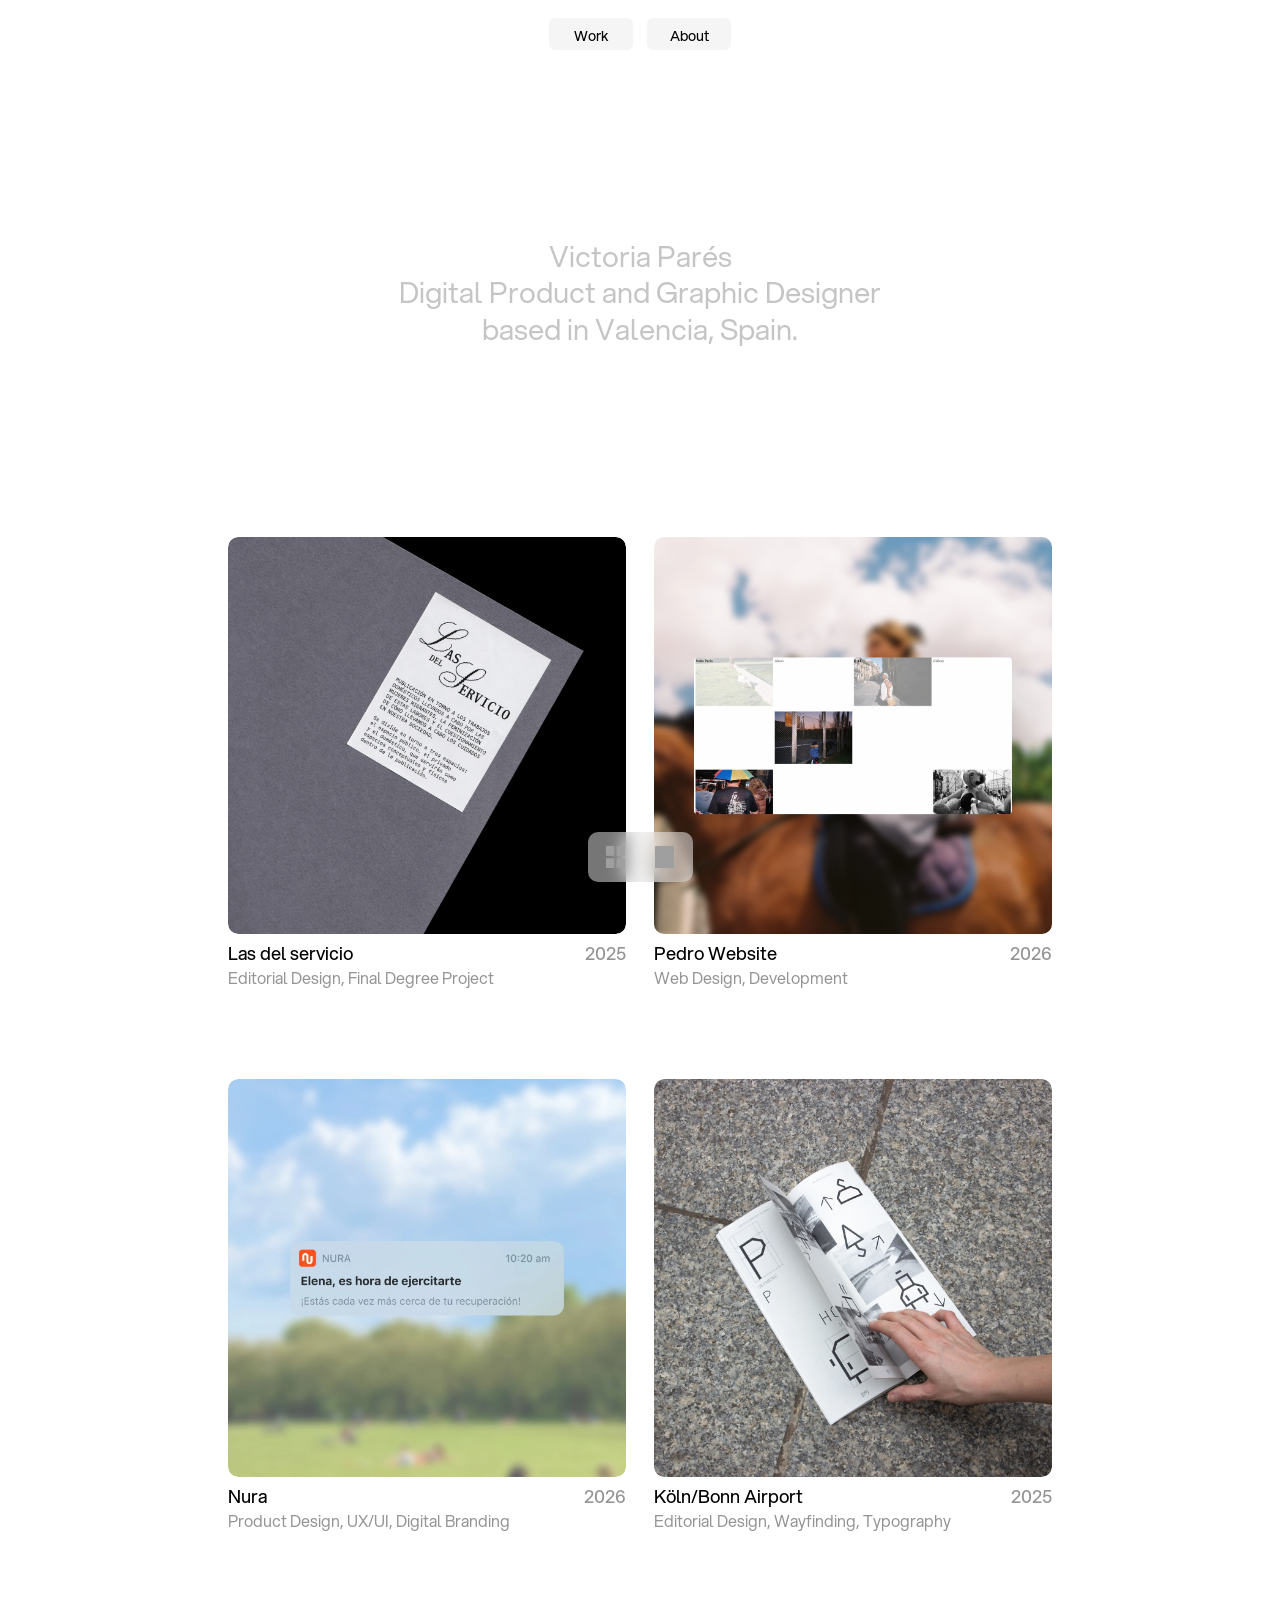
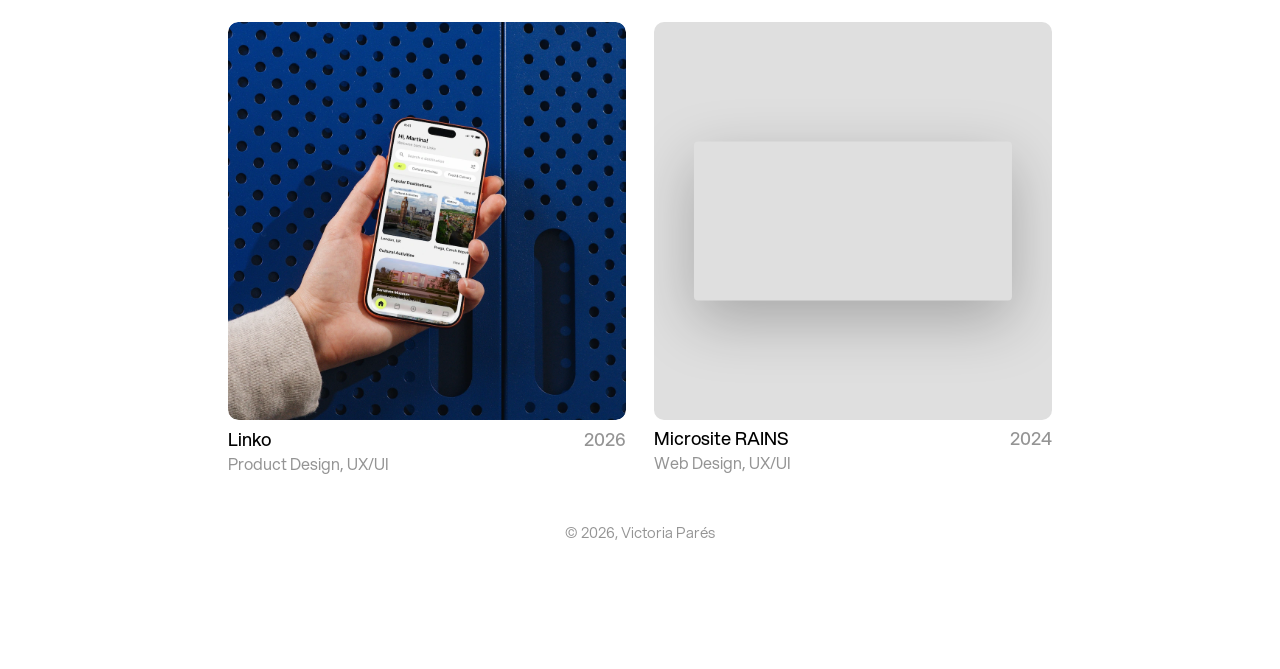
==== index.html @ 70db1f44 "6" ====
<!DOCTYPE html>
<!--
    Designed & developed 
    by Victoria Parés
    © 2026
-->
<html lang="en">
<head>
    <meta charset="UTF-8">
    <meta name="viewport" content="width=device-width, initial-scale=1.0">
    <title>Victoria Parés | Product & Graphic Designer</title>
    <meta name="description" content="Victoria Parés | Product & Graphic Designer">
    <link rel="canonical" href="https://victoriapares.com/">
    <meta property="og:type" content="website">
    <meta property="og:site_name" content="Victoria Parés">
    <meta property="og:url" content="https://victoriapares.com/">
    <meta property="og:title" content="Victoria Parés | Product & Graphic Designer">
    <meta property="og:description" content="Digital Product and Graphic Designer based in Valencia, Spain.">
    <meta property="og:image" content="https://victoriapares.com/Media/og-home.jpg">
    <meta property="og:image:alt" content="Victoria Parés portfolio">
    <meta name="twitter:card" content="summary_large_image">
    <link rel="preload" href="Fuentes/fonts/webfonts/Aspekta-100.woff2" as="font" type="font/woff2" crossorigin> <!--Donde poner la fuente de la web-->
    <link rel="stylesheet" href="css/index.css">
    <link rel="icon" type="image/png" href="/Media/favicon.png">
    <script defer src="js/index.js"></script>
</head>

<body>
    <div class="cursor-label" aria-hidden="true">View project</div> <!--Ratón encima de proyectos-->
    <!--HEADER-->
    <header class="header">

        <nav class="nav">
            <ul class="nav__ul">
                <li class="nav__li">
                    <a href="#" class="nav__a" title="Work">
                        Work
                    </a>
                </li>
                <li class="nav__li">
                    <a href="#" class="nav__a" id="aboutTrigger" title="About">
                        About
                    </a>
                </li>
            </ul>
        </nav>

    </header>
    <!--HEADER-->

    <!--MAIN-->
    <main>

    <!--ABOUT CONTAINER-->
        <div class="about-overlay">

        <div class="about-panel">
            <div class="div-panel__content">

                <div class="div-panel__cards">
                    <h2 class="h2-panel__titles">About</h2>
                    <p class="p-panel__about">I’m Victoria, a Venezuelan Digital Product  
                    and Graphic Designer based <br class="break-desktop">in Valencia, Spain.
                    Passionate about creating minimal, functional 
                    and accessible digital experiences that balance aesthetics, usability<br class="break-desktop"> and user needs.</p>
                    <hr class="hr-panel">
                    <p class="p-panel__about">My interests also include editorial design, corporate identity<br class="break-desktop"> and visual communication.</p>
                </div>

                <div class="div-panel__cards">
                    <h2 class="h2-panel__titles">Skills</h2>
                        <ul class="ul__skills">
                            <li class="li__skills">Product Design</li>
                            <li class="li__skills">UX/UI Design</li>
                            <li class="li__skills">Front-end Development</li>
                            <li class="li__skills">Editorial Design</li>
                            <li class="li__skills">Brand
                            Identity</li>
                            <li class="li__skills">Packaging</li>
                            <li class="li__skills">Art Direction</li>
                            <li class="li__skills">Wayfinding</li>
                        </ul>
                </div>

                <div class="div-panel__cards">
                    <h2 class="h2-panel__titles">Experience</h2>
                        <div class="div__about_information">
                            <div class="div__about_titles">
                                <h3 class="h3__about">UX/UI Design Intern</h3>
                                <h3 class="h3__about_date">2025</h3>
                            </div>
                            <h4 class="h4__about">Duacode</h4>
                        </div>

                        <div class="div__about_information">
                            <div class="div__about_titles">
                                <h3 class="h3__about">Graphic Design Intern</h3>
                                <h3 class="h3__about_date">2024</h3>
                            </div>
                            <h4 class="h4__about">Samaruc Estudio</h4>
                        </div>
                </div>

                <div class="div-panel__cards">
                    <h2 class="h2-panel__titles">Education</h2>
                        <div class="div__about_information">
                            <div class="div__about_titles">
                                <h3 class="h3__about">MA UX/UI and Front-End Development</h3>
                                <h3 class="h3__about_date">2026</h3>
                            </div>
                            <h4 class="h4__about">CEI Valencia</h4>
                        </div>

                        <div class="div__about_information">
                            <div class="div__about_titles">
                                <h3 class="h3__about">Graphic Design Degree</h3>
                                <h3 class="h3__about_date">2020-25</h3>
                            </div>
                            <h4 class="h4__about">EASD Valencia</h4>
                        </div>
                </div>

                <div class="div-panel__cards">
                    <h2 class="h2-panel__titles">Awards</h2>

                        <div class="div__about_information">
                            <div class="div__about_titles">
                                <h3 class="h3__about">Silver ADCV — Students Category</h3>
                                <h3 class="h3__about_date">2026</h3>
                            </div>
                            <h4 class="h4__about">ADCV</h4>
                        </div>
                </div>

                <div class="div-panel__cards div-panel__contact">
                    <div class="div__about_contact">
                        <h2 class="h2-panel__titles">Contact</h2>
                        <div class="div__about_enlaces">
                            <ul class="ul__about_enlaces">
                                <li class="li__about_enlaces"><a href="mailto:mavictoriapares@gmail.com" target="_blank" rel="noopener noreferrer">mavictoriapares@gmail.com</a></li>
                                <li class="li__about_enlaces"><a href="https://www.instagram.com/vickyparesm/" target="_blank" rel="noopener noreferrer">Instagram</a></li>
                                <li class="li__about_enlaces"><a href="https://www.linkedin.com/in/vickypares/" target="_blank" rel="noopener noreferrer">LinkedIn</a></li>
                            </ul>
                        </div>
                    </div>
                    <p class="p__about_info">
                    For more information <a href="Media/Victoria_Pares_CV_Product_Designer_Website.pdf" class="link__cv" target="_blank" rel="noopener noreferrer">download </a>my CV
                    </p>
            </div>

            </div>
        </div>
    </div>
    <!--ABOUT CONTAINER-->

        <!--H1-->
        <section class="section__hero">
            <h1 class="section__h1">
                <span class="section__h1--name">Victoria Parés</span><br class="break">Digital Product and Graphic Designer<br class="break">
                based in Valencia, Spain.
            </h1>
        </section>
        <!--H1-->

        <!--CONTENT GRID-->
        <section class="section__content_grid">

            <div class="div__content div__img_3">
                <a href="tfg.html" class="link__project" aria-label="Las del servicio">
                    <div class="media__wrapper">
                        <picture>
                            <source srcset="Media/Proyecto_3_Default.webp" type="image/webp">
                            <img src="Media/Proyecto_3_Default.jpg" alt="Cover of the publication Las del servicio" class="media__img media__img--default">
                        </picture>
                        <picture>
                            <source srcset="Media/Proyecto_3_Hover.webp" type="image/webp">
                            <img src="Media/Proyecto_3_Hover.jpg" alt="Las del servicio complete project" class="media__img media__img--hover">
                        </picture>
                    </div>
                    <div class="section__description">
                        <div class="section__description_titles">
                            <h2 class="h2 h2__section__content">Las del servicio</h2>
                            <h3 class="h3 h3__section__content">2025</h3>
                        </div>
                        <p class="p p__section__content">Editorial Design, Final Degree Project</p>
                    </div>
                </a>
            </div>

            <div class="div__content div__img_1">
                <a href="Pedro.html" class="link__project" aria-label="Ver proyecto Web Pedro">
                    <div class="media__wrapper media__wrapper--framed">
                        <img src="Media/grid_19_color_new.webp" alt="Pedro Website Portfolio" class="media__bg">
                        <video 
                            class="media__video--framed" 
                            src="Media/Video_Pedro_3_Home_compress.mp4" 
                            poster="Media/Video_Pedro_3_Home 1.jpg"
                            autoplay 
                            muted 
                            loop 
                            playsinline
                            preload="auto">
                        </video>
                    </div>
                    <div class="section__description">
                        <div class="section__description_titles">
                            <h2 class="h2 h2__section__content">Pedro Website</h2>
                            <h3 class="h3 h3__section__content">2026</h3>
                        </div>
                        <p class="p p__section__content">Web Design, Development</p>
                    </div>
                </a>
            </div> 

            <div class="div__content div__img_3">
                <a href="nura.html" class="link__project" aria-label="Nura">
                    <div class="media__wrapper">
                        <picture>
                            <source srcset="Media/Proyecto_2_Mockup2.webp" type="image/webp">
                            <img src="Media/Proyecto_2_Mockup2.jpg" alt="Nura app notification" class="media__img media__img--default">
                        </picture>
                        <picture>
                            <source srcset="Media/Proyecto_4_Default2.webp" type="image/webp">
                            <img src="Media/Proyecto_4_Default2.jpg" alt="Nura app screens" class="media__img media__img--hover">
                        </picture>
                    </div>
                    <div class="section__description">
                        <div class="section__description_titles">
                            <h2 class="h2 h2__section__content">Nura</h2>
                            <h3 class="h3 h3__section__content">2026</h3>
                        </div>
                        <p class="p p__section__content">Product Design, UX/UI, Digital Branding</p>
                    </div>
                </a>
            </div>

            <div class="div__content_driv div__img_5_grid">
                <a href="Wayfinding.html" class="link__project" aria-label="Köln/Bonn Airport">
                    <div class="media__wrapper">
                        <picture>
                            <source srcset="Media/Proyecto_5_Default.webp" type="image/webp">
                            <img src="Media/Proyecto_5_Default.jpg" alt="Köln/Bonn Airport publication" class="media__img media__img--default">
                        </picture>
                        <picture>
                            <source srcset="Media/Proyecto_5_Hover.webp" type="image/webp">
                            <img src="Media/Proyecto_5_Hover.jpg" alt="Close up of the Köln/Bonn Airport publication" class="media__img media__img--hover">
                        </picture>
                    </div>
                    <div class="section__description">
                        <div class="section__description_titles">
                            <h2 class="h2 h2__section__content">Köln/Bonn Airport</h2>
                            <h3 class="h3 h3__section__content">2025</h3>
                        </div>
                        <p class="p p__section__content">Editorial Design, Wayfinding, Typography</p>
                    </div>
                </a>
            </div>

            <div class="div__content div__img_4">
                <a href="linko.html" class="link__project" aria-label="Ver proyecto Linko">
                    <div class="media__wrapper">
                        <picture>
                            <source srcset="Media/Proyecto_Linko_Default_Mockup2.webp" type="image/webp">
                            <img src="Media/Proyecto_Linko_Default_Mockup2.jpeg" alt="Linko app mockup" class="media__img media__img--default">
                        </picture>
                        <picture>
                            <source srcset="Media/Proyecto_4_Linko_Hover_2.webp" type="image/webp">
                            <img src="Media/Proyecto_4_Linko_Hover_2.jpg" alt="Linko app screens" class="media__img media__img--hover">
                        </picture>
                    </div>
                    <div class="section__description">
                        <div class="section__description_titles">
                            <h2 class="h2 h2__section__content">Linko</h2>
                            <h3 class="h3 h3__section__content">2026</h3>
                        </div>
                        <p class="p p__section__content">Product Design, UX/UI</p>
                    </div>
                </a>
            </div>

            <div class="div__content div__img_6">
                <div class="media__wrapper media__wrapper--framed media__wrapper--color" style="--frame-bg: #1a1a1a;" data-label="Coming soon">
                    <video
                        class="media__video--framed"
                        src="Media/Web_RAINS_4.mp4"
                        poster="Media/Proyecto_6_Poster.jpg"
                        autoplay
                        muted
                        loop
                        playsinline
                        preload="metadata"
                        disablepictureinpicture
                        controlslist="nodownload nofullscreen noremoteplayback">
                    </video>
                </div>
                <div class="section__description">
                    <div class="section__description_titles">
                        <h2 class="h2 h2__section__content">Microsite RAINS</h2>
                        <h3 class="h3 h3__section__content">2024</h3>
                    </div>
                    <p class="p p__section__content">Web Design, UX/UI</p>
                </div>
            </div>
            

        </section>
        <!--CONTENT GRID-->

        <!--BUTTONS GRID-->
        <div class="div__section_grid">
            <ul class="div__section_ul">
                <li class="div__section_li">
                    <a href="#" class="div__section_a" title="List">
                        <img src="Media/grid.png" alt="List">
                    </a>
                </li>
                <li class="div__section_li">
                    <a href="Grid.html" class="div__section_a" title="Grid">
                        <img src="Media/list.png" alt="Grid">
                    </a>
                </li>
            </ul>
        </div>
        <!--BUTTONS GRID-->

    </main>
    <!--MAIN-->


    <!--FOOTER-->
    <footer>
        <p class="p__footer">© 2026, Victoria Parés</p>
    </footer>
    <!--FOOTER-->
</body>
</html>
---- css/index.css ----
/* TIPOGRAFÍAS */
@font-face {
    font-family: "Aspekta";
    src: url("../Fuentes/fonts/webfonts/Aspekta-100.woff2") format("woff2");
    font-weight: 100;
    font-style: normal;
    font-display: swap;
}

@font-face {
    font-family: "Aspekta";
    src: url("../Fuentes/fonts/webfonts/Aspekta-150.woff2") format("woff2");
    font-weight: 150;
    font-style: normal;
    font-display: swap;
}

@font-face {
    font-family: "Aspekta";
    src: url("../Fuentes/fonts/webfonts/Aspekta-200.woff2") format("woff2");
    font-weight: 200;
    font-style: normal;
    font-display: swap;
}

@font-face {
    font-family: "Aspekta";
    src: url("../Fuentes/fonts/webfonts/Aspekta-250.woff2") format("woff2");
    font-weight: 250;
    font-style: normal;
    font-display: swap;
}

@font-face {
    font-family: "Aspekta";
    src: url("../Fuentes/fonts/webfonts/Aspekta-300.woff2") format("woff2");
    font-weight: 300;
    font-style: normal;
    font-display: swap;
}

@font-face {
    font-family: "Aspekta";
    src: url("../Fuentes/fonts/webfonts/Aspekta-350.woff2") format("woff2");
    font-weight: 350;
    font-style: normal;
    font-display: swap;
}

@font-face {
    font-family: "Aspekta";
    src: url("../Fuentes/fonts/webfonts/Aspekta-400.woff2") format("woff2");
    font-weight: 400;
    font-style: normal;
    font-display: swap;
}

@font-face {
    font-family: "Aspekta";
    src: url("../Fuentes/fonts/webfonts/Aspekta-450.woff2") format("woff2");
    font-weight: 450;
    font-style: normal;
    font-display: swap;
}

@font-face {
    font-family: "Aspekta";
    src: url("../Fuentes/fonts/webfonts/Aspekta-500.woff2") format("woff2");
    font-weight: 500;
    font-style: normal;
    font-display: swap;
}

@font-face {
    font-family: "Aspekta";
    src: url("../Fuentes/fonts/webfonts/Aspekta-600.woff2") format("woff2");
    font-weight: 600;
    font-style: normal;
    font-display: swap;
}


/* ROOT */
:root {
    /*COLORES*/
    --text-dark: #000000; /*Color textos negro*/
    --text-light: #949494; /*Color textos gris*/
    --text-lighter: #c5c5c5; /*Color textos gris claro*/

    /*FUENTES*/
    --font-family: 'Aspekta', sans-serif; 

    /*SIZES*/
    --max-width-xl: 1920px; 

    /*TAMAÑOS IMÁGENES*/
    --img-ratio: 660 / 660; /* Desktop */
    --img-ratio-compact: 5 / 5; /* Ipad/Mobile*/

    /*MÁRGENES*/
    --side-margin: clamp(16px, 3vw, 64px);
    --side-margin-about: clamp(16px, 3vw, 24px);
    --hero-gap: 190px;
    --header-height: 70px;
    --header-btn-height: 26px;
    --header-gap: calc((var(--header-height) - var(--header-btn-height)) / 2); 
    --max-width-content: 1200px;

    /*BOTONES FLOTANTES*/
    --btn-bg: rgba(235, 235, 235, 0.5);
    --btn-bg-hover: rgba(245, 245, 245, 0.92);
    --btn-blur: blur(20px);
}

/* RESET CSS */
* {
    box-sizing: border-box;
    margin: 0;
    padding: 0;
    scroll-behavior: smooth;
}

img {
    max-width: 100%;
    height: auto;
    display: block;
    border-radius: 10px;
}

a {
    color: inherit;
    text-decoration: none;
}

li {
    list-style: none;
}

html, .about-overlay {
    scrollbar-width: none;        
    -ms-overflow-style: none;       
}

html::-webkit-scrollbar,
.about-overlay::-webkit-scrollbar {
    display: none;                 
}

video::-webkit-media-controls,
video::-webkit-media-controls-start-playback-button,
video::-webkit-media-controls-panel {
    display: none !important;
    -webkit-appearance: none;
}

/* BODY */
body {
    font-family: 'Aspekta', sans-serif;
    padding-bottom: 80px;
}

/* TRANSICIÓN DE ENTRADA */
@keyframes fade-up {
    from {
        opacity: 0;
        transform: translateY(20px);
    }
    to {
        opacity: 1;
        transform: none;
    }
}

@keyframes fade-in {
    from { opacity: 0; }
    to   { opacity: 1; }
}

.header,
.div__section_grid {
    animation: fade-in 1s ease backwards;
}
.section__hero, .div__project_container {
    animation: fade-up 1s ease both;
}

.section__content,
.section__content_grid {
    animation: fade-up 1s ease 0.25s both;
}

.div__project_container ~ .div__gallery,
.div__project_container ~ .div__research {
    animation: fade-up 1s ease 0.25s both;
}

.div__gallery_group .media__video--framed.media__video--phone {
    width: 40%;          /* más pequeño: ajusta a tu gusto (30%–50%) */
    border-radius: 4px; /* esquinas redondeadas */
    aspect-ratio: auto;
    object-fit: cover;
}

@media (prefers-reduced-motion: reduce) {
    .header,
    .div__section_grid,
    .section__hero,
    .section__content,
    .section__content_grid,
    .div__project_container,
    .div__project_container ~ .div__gallery,
    .div__project_container ~ .div__research {
        animation: none;
    }
}

/* RATÓN HOVER */
.cursor-label {
    position: fixed;
    top: 0;
    left: 0;
    z-index: 300;
    pointer-events: none;
    font-family: var(--font-family);
    font-size: 12px;
    font-weight: 400;
    line-height: 1;
    color: var(--text-dark);
    background: rgba(255, 255, 255, 0.7);
    backdrop-filter: blur(10px);
    -webkit-backdrop-filter: blur(10px);
    padding: 8px 12px;
    border-radius: 6px;
    white-space: nowrap;
    opacity: 0;
    transition: opacity 0.25s ease;
}

.cursor-label.is-visible {
    opacity: 1;
}

.media__wrapper,
.div__content_driv img {
    cursor: none;
}

@media (hover: none) {
    .cursor-label {
        display: none;
    }
}

/* HEADER */
.header {
    height: var(--header-height);
    display: flex;
    justify-content: center;
    align-items: flex-start;      
    padding-top: 18px;            
    position: fixed;
    top: 0;
    left: 0;
    width: 100%;
    z-index: 250;
}

.header ul {
    display: flex;
    gap: 14px;
}

.header li {
    width: 84px;
    text-align: center;
    background: var(--btn-bg);
    backdrop-filter: var(--btn-blur);
    -webkit-backdrop-filter: var(--btn-blur);
    transition: background 0.6s ease;
    padding-top: 4.5px;
    padding-bottom: 4.5px;
    padding-left: 0;
    padding-right: 0;
    border-radius: 6px;
}

@media (hover: hover) {
    .header li:hover,
    .div__section_li:hover {
        background: rgba(0, 0, 0, 0.26);
    }
}

.header a, .div__section_grid a {
    font-family: var(--font-family);
    font-weight: 500;
    font-size: 14px;
}

.header,
.div__section_grid {
    transition: transform 0.4s ease, opacity 0.4s ease;
}

.header.is-hidden {
    transform: translateY(-100%);
    opacity: 0;
    pointer-events: none;
}

.div__section_grid.is-hidden {
    transform: translateY(100%);
    opacity: 0;
    pointer-events: none;
}

/*ABOUT CONTAINER*/
.about-overlay {
    position: fixed;
    inset: 0;
    z-index: 150;
    overflow-y: auto;
    overscroll-behavior: contain;
    visibility: hidden;
    pointer-events: none;
}

.about-overlay.is-ready {
    transition: visibility 0s linear 0.8s;
}

.about-overlay::before {
    content: "";
    position: fixed;
    inset: 0;
    background: rgba(208, 204, 204, 0.25);
    backdrop-filter: blur(30px);
    -webkit-backdrop-filter: blur(4px);
    z-index: -1;
    opacity: 0;
}

.about-overlay.is-ready::before {
    transition: opacity 0.8s ease;
}

.about-overlay.is-open {
    visibility: visible;
    pointer-events: auto;
    transition-delay: 0s;
}

.about-overlay.is-open::before {
    opacity: 1;
}

.about-panel {
    position: relative;           
    width: min(550px, 94%);
    height: auto;                  
    margin: var(--header-height) auto;           
    background: rgb(226, 224, 224, 0.8);
    backdrop-filter: blur(10px);
    -webkit-backdrop-filter: blur(10px);
    padding: 30px 24px;
    border-radius: 6px;
    transform: translateY(30px); 
    opacity: 0;
}

.about-overlay.is-ready .about-panel {
    transition: opacity 0.8s ease, transform 0.8s ease;
}

.about-overlay.is-open .about-panel {
    opacity: 1;
    transform: translateY(0);
}

.about-panel.is-open {
    opacity: 1;
    pointer-events: auto;
    transform: translateX(-50%) translateY(0);
}

.about-panel__close {
    position: sticky;
    top: 0;
    float: right;
    background: none;
    border: none;
    font-size: 24px;
    line-height: 1;
    cursor: pointer;
    color: var(--text-dark);
}

body.no-scroll {
    overflow: hidden;
}

.div-panel__content {
    display: flex;
    flex-direction: column;
    gap: 24px;
}

.div-panel__cards {
    display: flex;
    flex-direction: column;
    gap: 6px;
}

.ul__skills {
    display: flex;
    flex-wrap: wrap;
    gap: 6px;
    margin-top: 4px;
}

.li__skills {
    font-family: var(--font-family);
    font-size: 12px;
    font-weight: 400;
    line-height: 1;
    color: var(--text-dark);
    background: rgba(0, 0, 0, 0.08);
    padding: 8px 12px;
    border-radius: 6px;
}

.p-panel__about, .h3__about {
    font-family: var(--font-family);
    font-size: 16px;
    font-weight: 350;
    line-height: 125%;
}

.h2-panel__titles {
    font-family: var(--font-family);
    font-size: 11px;
    font-weight: 350;
    color: var(--text-light);
}

.div-panel__cards {
    display: flex;
    flex-direction: column;
}

.div__about_titles {
    display: flex;
    justify-content: space-between;
}

.h3__about_date {
    font-family: var(--font-family);
    font-size: 16px;
    font-weight: 350;
    color: var(--text-light);
}

.h4__about {
    font-family: var(--font-family);
    font-size: 15px;
    font-weight: 350;
    color: var(--text-light);
}

.li__about_enlaces {
    font-family: var(--font-family);
    font-size: 16px;
    font-weight: 350;
}

.p__about_info {
    font-family: var(--font-family);
    font-size: 16px;
    color: var(--text-light);
    font-weight: 350;
}

.hr-panel {
    border: none;
    margin: 3px;
}

.div-panel__contact {
    display: flex;
    flex-direction: column;
    gap: 14px;
}

.link__cv {
    color: var(--text-dark)
}

/* HERO */
.header a {
    color: var(--text-dark);  
}

.section__hero {
    width: min(600px, 80%);
    text-align: center;
    margin: 0 auto;
    padding-top: calc(48px + var(--hero-gap));
    padding-bottom: var(--hero-gap);

}

.section__h1 {
    color: var(--text-lighter);
    font-weight: 400;
    font-size: 29px;
    line-height: 125%;
    font-family: var(--font-family);
}

/* CONTENT */
.media__wrapper--framed {
    position: relative;
    overflow: hidden;
    border-radius: 20px;
}

.media__bg {
    width: 100%;
    height: 100%;
    object-fit: cover;
    display: block;
}

.media__wrapper--color-pedro {
    background: #DFDFDF;   /* pon aquí el color que elijas */
    aspect-ratio: 1 / 1;   /* cuadrado, igual que el resto de la rejilla */
}

.img__gallery--blur {
    opacity: 0.2;
}

.media__color--wide {
    width: 100%;
    aspect-ratio: 16 / 7;     /* misma proporción que .img__gallery */
    border-radius: 10px;
    background: #DFDFDF;      /* pon aquí el color que elijas */
}

@media (max-width: 600px) {
    .media__color--wide {
        aspect-ratio: 16 / 10;  /* igual que .img__gallery en móvil */
    }
}

.media__color--wide {
    position: relative;   /* por si no usas media__wrapper--framed */
    overflow: hidden;
}

.media__video--wide {
    width: auto;
    height: 60%;          /* se ajusta a la altura del bloque, no al ancho */
    max-width: 65%;
}

.media__video--framed {
    position: absolute;
    top: 50%;
    left: 50%;
    transform: translate(-50%, -50%);
    width: 80%;
    height: auto;
    object-fit: cover;
    border-radius: 4px;
    box-shadow: 0 20px 60px rgba(0, 0, 0, 0.25);
    z-index: 1;
}

.media__wrapper--color {
    background:  #DFDFDF;
    aspect-ratio: var(--img-ratio);
}

.section__content {
    display: flex;
    flex-direction: column;
    gap: 70px;
    padding-left: var(--side-margin);
    padding-right: var(--side-margin);
    max-width: 720px;
    margin: 0 auto;
}

.section__description_titles {
    display: flex;
    align-items: center;
    justify-content:space-between ;
}

.div__content, .div__content_driv {
    display: flex;
    flex-direction: column;
    gap: 5px;
}

.div__content img, .div__content_driv img {
    width: 100%;
    aspect-ratio: var(--img-ratio);  
    object-fit: cover;
    object-position: center;
    display: block;
}

.media__wrapper {
    position: relative;
    width: 100%;
    overflow: hidden;
    border-radius: 10px;
}

.media__img--default,
.media__img--hover {
    width: 100%;
    aspect-ratio: var(--img-ratio);  
    object-fit: cover;
    transition: opacity 0.4s ease;
}

.media__img--hover {
    position: absolute;
    top: 0;
    left: 0;
    opacity: 0;
}

.link__external {
    color: var(--text-dark);
    transition: color 0.8s ease;
}

@media (hover: hover) {
    .link__external:hover {
        color: var(--text-light);
    }
}

@media (hover: hover) and (pointer: fine) {
    .media__wrapper:hover .media__img--hover {
        opacity: 1;
    }

    .media__wrapper:hover .media__img--default {
        opacity: 0;
    }
}

.h2__section__content {
    color: var(--text-dark);
    font-size: 18px;
    font-weight: 450;
}

.h3__section__content {
    color: var(--text-light);
    font-size: 18px;
    font-weight: 450;
}

.p__section__content {
    color: var(--text-light);
    font-size: 16px;
    font-weight: 400;
}

.link__project {
    display: flex;
    flex-direction: column;
    gap: 6px;
}

/* BUTTONS GRID */
.div__section_grid {
    height: 70px;
    display: flex;
    justify-content: center;
    align-items: flex-end;        
    padding-bottom: 18px;         
    position: fixed;
    bottom: 0;
    left: 0;
    width: 100%;
    z-index: 100;
}

.div__section_ul {
    display: flex;
    flex-wrap: wrap;
    justify-content: center;
    gap: 14px;
    padding: 0;
    margin: 0;
    list-style: none;
}

.div__section_li {
    background: var(--btn-bg);
    transition: background 0.6s ease;
    backdrop-filter: blur(10px);
    -webkit-backdrop-filter: blur(10px);
    padding-left: 13px;
    padding-right: 13px;
    padding-top: 10px;
    padding-bottom: 10px;
    border-radius: 6px;
}

.header a, .div__section_grid a, .div__section_li {
    font-family: var(--font-family);
    font-weight: 450;
    font-size: 14px;
}

/* TAGS FIJOS EN PÁGINAS DE PROYECTO */
.div__section_grid:not(:has(img)) {
    transform: translateY(100%);
    opacity: 0;
    pointer-events: none;
    animation: none;
}

.div__section_grid:not(:has(img)).is-visible {
    transform: none;
    opacity: 1;
}

.div__section_grid:not(:has(img)) .div__section_li {
    pointer-events: auto;
}

.div__section_grid:not(:has(img)) .div__section_ul {
    gap: 12px;
}

.div__section_grid:not(:has(img)) .div__section_li {
    padding: 0;
    pointer-events: auto;
}

.div__section_grid:not(:has(img)) .div__section_li a {
    display: block;
    padding: 8px 12px;
    font-size: 12px;
    font-weight: 400;
    line-height: 1;
    color: var(--text-dark);
}

/* CONTENT GRID */
.section__content_grid {
    display: grid;
    grid-template-columns: repeat(2, 1fr);
    column-gap: 28px;
    row-gap: 90px;
    margin: 0 auto;
    max-width: 900px;
    width: 100%;
    padding-left: var(--side-margin);
    padding-right: var(--side-margin);
}

/* PROJECTS */
.container {
    width: 100%;
    max-width: var(--max-width-content);
    margin-inline: auto;
    padding-inline: var(--side-margin);
}

/* PROJECT INFORMATION */
.div__project_container {
    display: flex;
    flex-direction: column;
    align-items: center;
    padding-top: 160px;
    padding-bottom: 40px;
    gap: 20px;
    text-align: center;
}

.h1__titles_projects {
    color: var(--text-dark);
    font-weight: 450;
    font-size: 29px;
    line-height: 125%;
    font-family: var(--font-family);
}

.p__project_information {
    font-family: var(--font-family);
    font-weight: 400;
    color: var(--text-light);
    line-height: 132%;
    max-width: 700px;
    font-size: 17px;
}

.div__scoope .ul__skills {
    justify-content: center;
}

/* IMAGES GALLERY */
.div__gallery {
    display: flex;
    flex-direction: column;
    gap: 24px;
}

.div__gallery img {
    width: 100%;
}

.img__gallery {
    aspect-ratio: 16 / 7;
    object-fit: cover;
}

.div__gallery_group {
    display: grid;
    grid-template-columns: repeat(2, 1fr);
    gap: 24px;
}

.div__gallery_group img {
    aspect-ratio: 1 / 1;
    object-fit: cover;
}

.media__bg {
    width: 100%;
    height: 100%;
    object-fit: cover;
    display: block;
    border-radius: 0;      
    filter: blur(3px);    
    transform: scale(1.15);       
}

.div__gallery_group .media__wrapper--framed {
    border-radius: 10px;
}

.div__gallery_group .media__video--framed {
    position: absolute;
    inset: 0;
    margin: auto;
    transform: none;
    width: 80%;
    height: auto;
    aspect-ratio: auto;
    border-radius: 4px;
}


/* RESEARCH */
.div__research {
    display: flex;
    flex-direction: column;
    gap: 34px;
    padding-top: 70px;
}

.h2__content_title {
    color: var(--text-dark);
    font-weight: 450;
    font-size: 25px;
    line-height: 125%;
    font-family: var(--font-family);
}

.p__content_information {
    font-family: var(--font-family);
    font-weight: 350;
    color: var(--text-light);
    line-height: 136%;
    font-size: 16px;
}

.div__content_text {
    display: flex;
    flex-direction: column;
    gap: 8px;
}

.div__research .img__content {
    width: 100%;
    aspect-ratio: 16 / 7;
    object-fit: cover;
    object-position: center;
}


.p__research {
    margin-bottom: 2px;
}

.image__center {
    display: block;
    grid-template-columns: none;
    width: calc((100% - 24px) / 2);
    margin-inline: auto;
}

.image__center img {
    width: 100%;
    aspect-ratio: 1 / 1;
    object-fit: cover;
}

.span__decision_title {
    font-family: var(--font-family);
    font-weight: 550;
}

.div__content_text--decisions {
    gap: 20px;
}

@media (max-width: 600px) {
    .image__center {
        width: 100%; 
    }
}

/* WAYFINDING */
.video__frame {
    width: 100%;
    aspect-ratio: 16 / 7;     
    background: #000;
    border-radius: 10px;
    overflow: hidden;
    display: flex;
    justify-content: center;
    align-items: center;
}

.video__frame video {
    height: 100%;     
    width: auto;
    max-width: 100%;
    display: block;
}

.div__gallery_group video {
    width: 100%;
    aspect-ratio: 1 / 1;
    object-fit: cover;
    border-radius: 10px;
    display: block;
}

.div__gallery_group video {
    width: 100%;
    aspect-ratio: 1 / 1;
    object-fit: cover;
    border-radius: 10px;
    display: block;
}

.video__crop {
    aspect-ratio: 1 / 1;
    overflow: hidden;
    border-radius: 10px;
}

.video__crop video {
    width: 100%;
    height: 100%;
    aspect-ratio: auto;
    object-fit: cover;
    display: block;
    transform: scale(1.03);  
}

/* FOOTER */
.p__footer {
    display: flex;
    justify-content: center;
    color: var(--text-light);
    font-family: var(--font-family);
    font-weight: 350;
    font-size: 15px;
    padding-top: 46px;
    padding-bottom: 46px;
}

/* BOTONES INFERIORES */
.div__section_grid:has(img) .div__section_ul {
    gap: 1px;
    flex-wrap: nowrap;
    padding: 4px;
    background: var(--btn-bg);
    backdrop-filter: blur(10px);
    -webkit-backdrop-filter: blur(10px);
    border-radius: 10px;
}

.div__section_grid:has(img) .div__section_li {
    background: transparent;
    backdrop-filter: none;
    -webkit-backdrop-filter: none;
    box-shadow: none;
    border-radius: 6px;
    transition: background 0.4s ease;
}

@media (hover: hover) {
    .div__section_grid:has(img) .div__section_li:hover {
        background: rgba(0, 0, 0, 0.12);
    }
}

/* ICONOS LIST / GRID */
.div__section_grid:has(img) {
    --icon-size: 22px;  
}

.div__section_grid:has(img) .div__section_a {
    position: relative;
    display: block;
    width: var(--icon-size);
    height: var(--icon-size);
}


/* MEDIA QUERYS */

/* MEDIA LAPTOP */
@media (max-width: 1500px) {

    .div__about {
        display: grid;
        grid-template-columns: repeat(3, 1fr);
        gap: 50px;
    }
    
}


/* MEDIA IPAD */
@media (max-width: 680px) {

     /* MEDIA WORK */
    .section__h1 {
    font-size: 30px;
    }

    :root {
        --img-ratio: var(--img-ratio-compact);  
    }

    .div__section_grid {
    display: none;
    }

    .section__content_grid {
    grid-template-columns: repeat(2, 1fr);
    row-gap: 60px;
    column-gap: 28px; 
    }

    }

    .div__section_a img {
    width: 22px;
    height: 22px;
    object-fit: contain;
    border-radius: 0;
}

/* MEDIA MOBILE */
@media (max-width: 600px) {

    /* MEDIA WORK */

    .section__h1 {
    font-size: 20px;
    line-height: 126%;
    }

    .div__content img, .div__content_driv img {
    height: auto;
    }

    .h2__section__content, .h3__section__content {
    font-size: 17px;
    }

    .p__section__content {
    font-size: 14px;
    } 

    .section__content {
        gap: 46px; 
    }

    .section__content_grid {
    grid-template-columns: repeat(1, 1fr);
    row-gap: 46px;
    }

    body {
    padding-bottom: 1px;
}

  /* MEDIA ABOUT */
.break-desktop {
        display: none;
    }


     /* PROJECTS */

    .p__project_information {
        line-height: 133%;
        font-size: 15px;
    }

    .div__gallery_group {
        grid-template-columns: 1fr;
    }

    .img__gallery {
    aspect-ratio: 16 / 10;
    }

    .h1__titles_projects {
        font-size: 24px;
    }

    .div__project_container {
        gap: 16px;
    }

    .div__research .img__content {
    aspect-ratio: 16 / 10;
    }

    .p__content_information {
        line-height: 133%;
        font-size: 15px;
        font-weight: 400;
    }

    /* PROJECTS */
    .div__project_container {
        padding-top: 110px;   
        padding-bottom: 28px; 
    }

    /* RESEARCH */
    .div__research {
        padding-top: 36px;   
    }
}

@media (max-width: 375px) {
    .section__hero {
        width: 92%;
    }

    .section__h1 {
        font-size: 19px;
        line-height: 129%;
    }
}
/* MEDIA QUERYS */
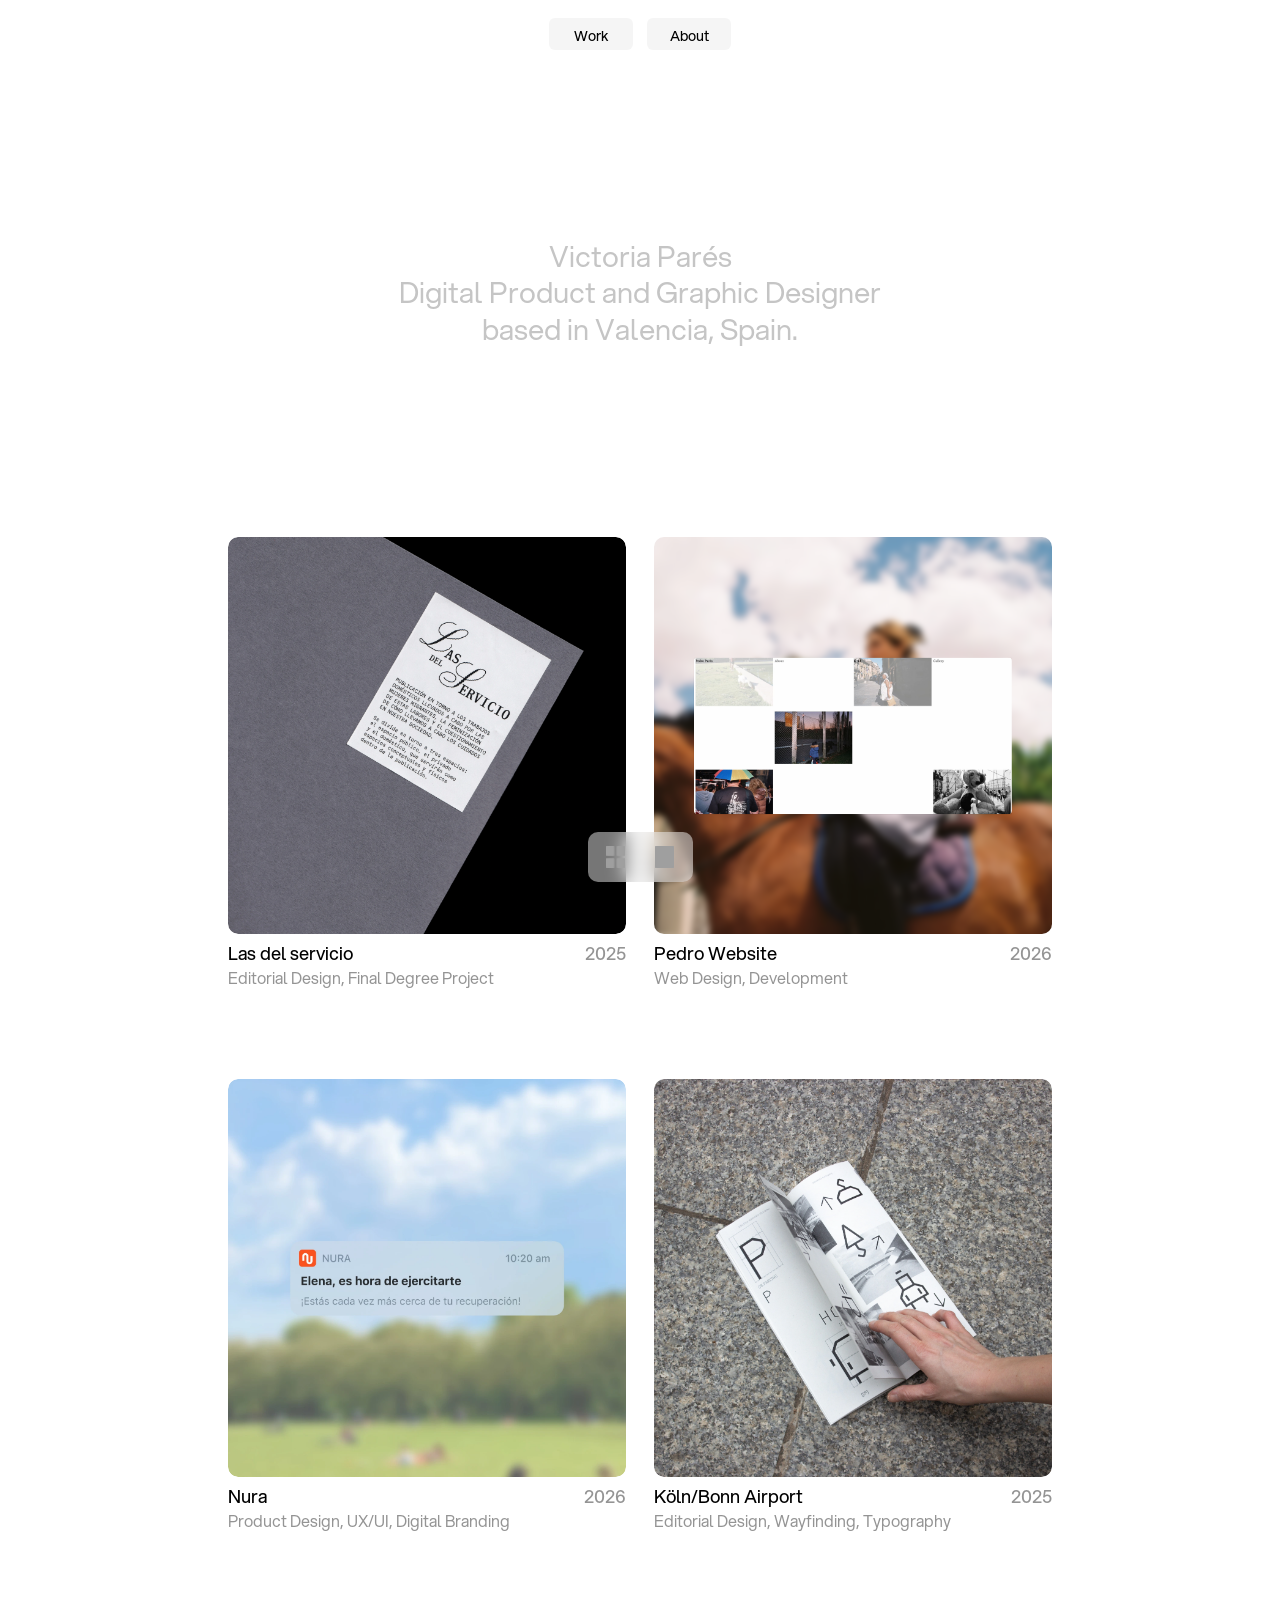
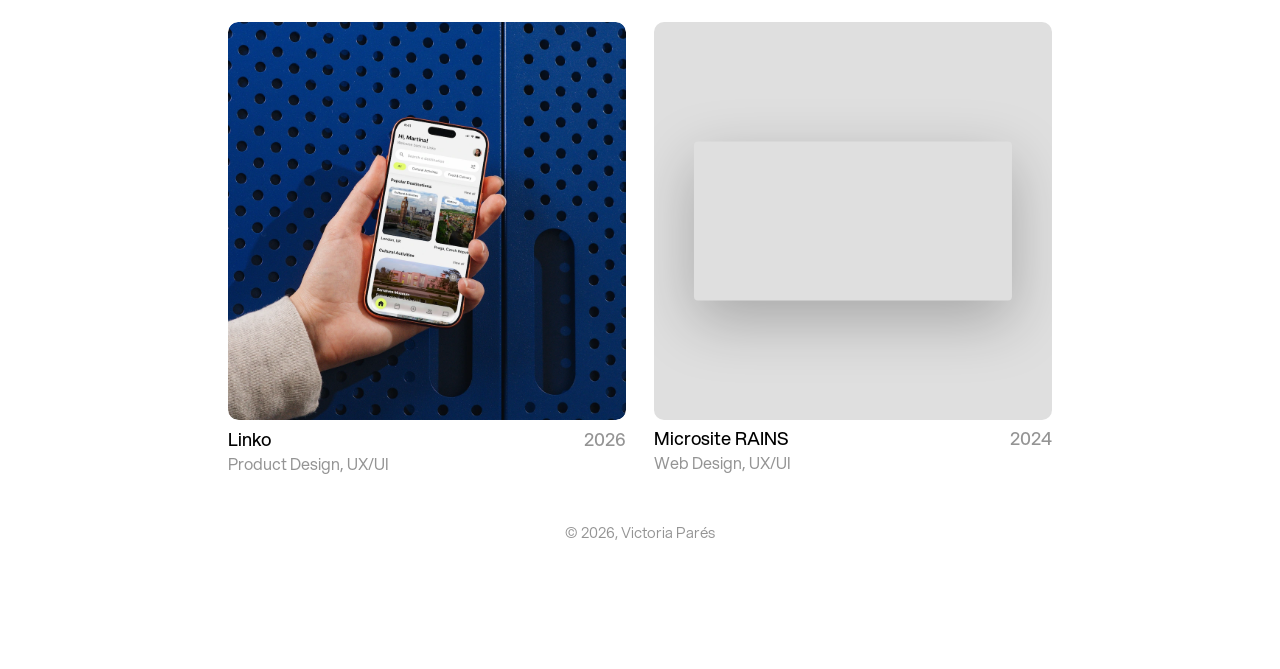
==== commit 0b66fdd0: "40" ====
--- a/index.html
+++ b/index.html
@@ -192,7 +192,7 @@
                     <div class="media__wrapper media__wrapper--framed">
                         <img src="Media/grid_19_color_new.webp" alt="Pedro Website Portfolio" class="media__bg">
                         <video 
-                            class="media__video--framed" 
+                            class="media__video--framed pedro_video_up" 
                             src="Media/Video_Pedro_3_Home_compress.mp4" 
                             poster="Media/Video_Pedro_3_Home 1.jpg"
                             autoplay 
--- a/css/index.css
+++ b/css/index.css
@@ -199,6 +199,10 @@
     border-radius: 4px; /* esquinas redondeadas */
     aspect-ratio: auto;
     object-fit: cover;
+}
+
+.pedro_video_up {
+    clip-path: inset(1px 0 0 0);
 }
 
 @media (prefers-reduced-motion: reduce) {
@@ -515,6 +519,7 @@
     font-size: 29px;
     line-height: 125%;
     font-family: var(--font-family);
+    white-space: nowrap;
 }
 
 /* CONTENT */
@@ -1052,7 +1057,7 @@
 
      /* MEDIA WORK */
     .section__h1 {
-    font-size: 30px;
+    font-size: clamp(15px, 4.85vw, 29px);
     }
 
     :root {
@@ -1084,7 +1089,6 @@
     /* MEDIA WORK */
 
     .section__h1 {
-    font-size: 20px;
     line-height: 126%;
     }
 
@@ -1164,16 +1168,6 @@
     }
 }
 
-@media (max-width: 375px) {
-    .section__hero {
-        width: 92%;
-    }
-
-    .section__h1 {
-        font-size: 19px;
-        line-height: 129%;
-    }
-}
 /* MEDIA QUERYS */
 
 
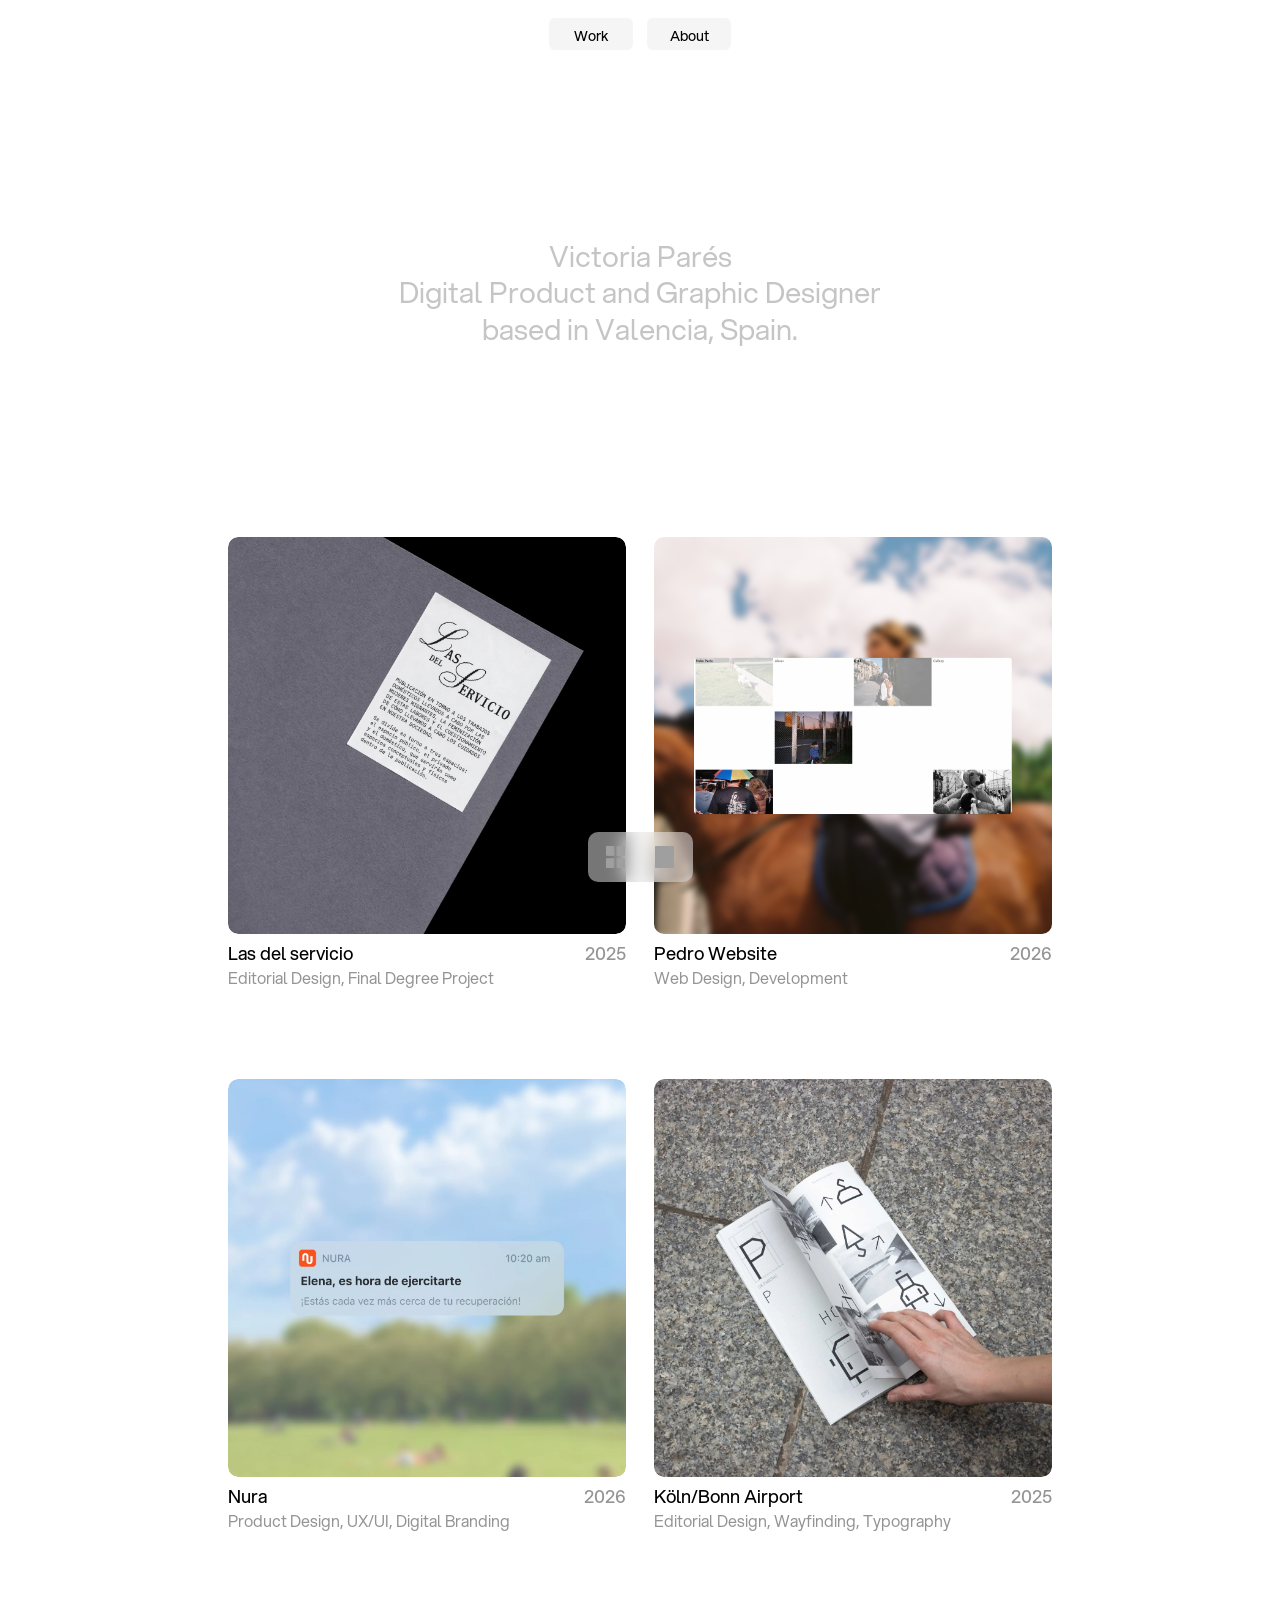
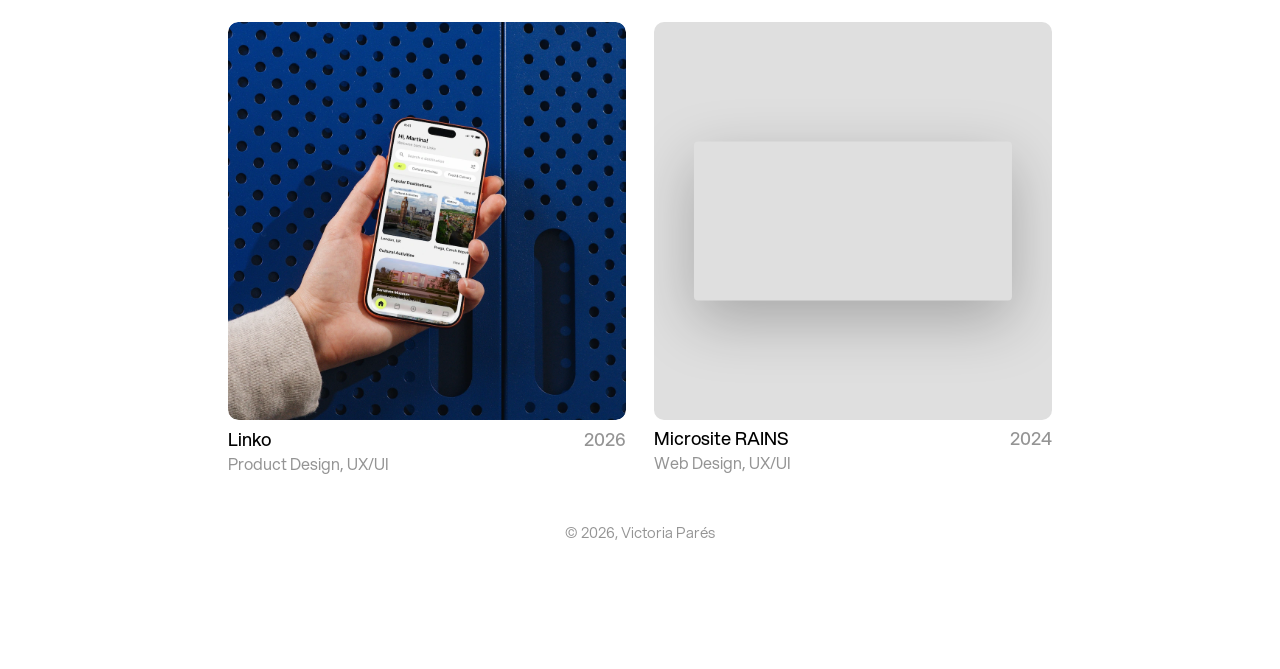
==== commit d66c56bd: "4" ====
--- a/index.html
+++ b/index.html
@@ -169,12 +169,12 @@
                 <a href="tfg.html" class="link__project" aria-label="Las del servicio">
                     <div class="media__wrapper">
                         <picture>
-                            <source srcset="Media/Proyecto_3_Default.webp" type="image/webp">
-                            <img src="Media/Proyecto_3_Default.jpg" alt="Cover of the publication Las del servicio" class="media__img media__img--default">
-                        </picture>
-                        <picture>
-                            <source srcset="Media/Proyecto_3_Hover.webp" type="image/webp">
-                            <img src="Media/Proyecto_3_Hover.jpg" alt="Las del servicio complete project" class="media__img media__img--hover">
+                            <source srcset="Media/Proyecto_3_Default_compress.webp" type="image/webp">
+                            <img src="Media/Proyecto_3_Default_compress.jpg" alt="Cover of the publication Las del servicio" class="media__img media__img--default" width="660" height="660" fetchpriority="high">
+                        </picture>
+                        <picture>
+                            <source media="(hover: hover) and (pointer: fine)" srcset="Media/Proyecto_3_Hover.webp" type="image/webp">
+                            <img src="[data-uri]" alt="Las del servicio complete project" class="media__img media__img--hover" width="660" height="660" loading="lazy">
                         </picture>
                     </div>
                     <div class="section__description">
@@ -190,7 +190,7 @@
             <div class="div__content div__img_1">
                 <a href="Pedro.html" class="link__project" aria-label="Ver proyecto Web Pedro">
                     <div class="media__wrapper media__wrapper--framed">
-                        <img src="Media/grid_19_color_new.webp" alt="Pedro Website Portfolio" class="media__bg">
+                        <img src="Media/grid_19_color_new.webp" alt="Pedro Website Portfolio" class="media__bg" width="660" height="660" loading="lazy">
                         <video 
                             class="media__video--framed pedro_video_up" 
                             src="Media/Video_Pedro_3_Home_compress.mp4" 
@@ -217,11 +217,11 @@
                     <div class="media__wrapper">
                         <picture>
                             <source srcset="Media/Proyecto_2_Mockup2.webp" type="image/webp">
-                            <img src="Media/Proyecto_2_Mockup2.jpg" alt="Nura app notification" class="media__img media__img--default">
-                        </picture>
-                        <picture>
-                            <source srcset="Media/Proyecto_4_Default2.webp" type="image/webp">
-                            <img src="Media/Proyecto_4_Default2.jpg" alt="Nura app screens" class="media__img media__img--hover">
+                            <img src="Media/Proyecto_2_Mockup2.jpg" alt="Nura app notification" class="media__img media__img--default" width="660" height="660" loading="lazy">
+                        </picture>
+                        <picture>
+                            <source media="(hover: hover) and (pointer: fine)" srcset="Media/Proyecto_4_Default2.webp" type="image/webp">
+                            <img src="[data-uri]" alt="Nura app screens" class="media__img media__img--hover" width="660" height="660" loading="lazy">
                         </picture>
                     </div>
                     <div class="section__description">
@@ -238,12 +238,12 @@
                 <a href="Wayfinding.html" class="link__project" aria-label="Köln/Bonn Airport">
                     <div class="media__wrapper">
                         <picture>
-                            <source srcset="Media/Proyecto_5_Default.webp" type="image/webp">
-                            <img src="Media/Proyecto_5_Default.jpg" alt="Köln/Bonn Airport publication" class="media__img media__img--default">
-                        </picture>
-                        <picture>
-                            <source srcset="Media/Proyecto_5_Hover.webp" type="image/webp">
-                            <img src="Media/Proyecto_5_Hover.jpg" alt="Close up of the Köln/Bonn Airport publication" class="media__img media__img--hover">
+                            <source srcset="Media/Proyecto_5_Default_compress.webp" type="image/webp">
+                            <img src="Media/Proyecto_5_Default_compress.jpg" alt="Köln/Bonn Airport publication" class="media__img media__img--default" width="660" height="660" loading="lazy">
+                        </picture>
+                        <picture>
+                            <source media="(hover: hover) and (pointer: fine)" srcset="Media/Proyecto_5_Hover.webp" type="image/webp">
+                            <img src="[data-uri]" alt="Close up of the Köln/Bonn Airport publication" class="media__img media__img--hover" width="660" height="660" loading="lazy">
                         </picture>
                     </div>
                     <div class="section__description">
@@ -261,11 +261,11 @@
                     <div class="media__wrapper">
                         <picture>
                             <source srcset="Media/Proyecto_Linko_Default_Mockup2.webp" type="image/webp">
-                            <img src="Media/Proyecto_Linko_Default_Mockup2.jpeg" alt="Linko app mockup" class="media__img media__img--default">
-                        </picture>
-                        <picture>
-                            <source srcset="Media/Proyecto_4_Linko_Hover_2.webp" type="image/webp">
-                            <img src="Media/Proyecto_4_Linko_Hover_2.jpg" alt="Linko app screens" class="media__img media__img--hover">
+                            <img src="Media/Proyecto_Linko_Default_Mockup2.jpeg" alt="Linko app mockup" class="media__img media__img--default" width="660" height="660" loading="lazy">
+                        </picture>
+                        <picture>
+                            <source media="(hover: hover) and (pointer: fine)" srcset="Media/Proyecto_4_Linko_Hover_2.webp" type="image/webp">
+                            <img src="[data-uri]" alt="Linko app screens" class="media__img media__img--hover" width="660" height="660" loading="lazy">
                         </picture>
                     </div>
                     <div class="section__description">
--- a/css/index.css
+++ b/css/index.css
@@ -1,43 +1,4 @@
 /* TIPOGRAFÍAS */
-@font-face {
-    font-family: "Aspekta";
-    src: url("../Fuentes/fonts/webfonts/Aspekta-100.woff2") format("woff2");
-    font-weight: 100;
-    font-style: normal;
-    font-display: swap;
-}
-
-@font-face {
-    font-family: "Aspekta";
-    src: url("../Fuentes/fonts/webfonts/Aspekta-150.woff2") format("woff2");
-    font-weight: 150;
-    font-style: normal;
-    font-display: swap;
-}
-
-@font-face {
-    font-family: "Aspekta";
-    src: url("../Fuentes/fonts/webfonts/Aspekta-200.woff2") format("woff2");
-    font-weight: 200;
-    font-style: normal;
-    font-display: swap;
-}
-
-@font-face {
-    font-family: "Aspekta";
-    src: url("../Fuentes/fonts/webfonts/Aspekta-250.woff2") format("woff2");
-    font-weight: 250;
-    font-style: normal;
-    font-display: swap;
-}
-
-@font-face {
-    font-family: "Aspekta";
-    src: url("../Fuentes/fonts/webfonts/Aspekta-300.woff2") format("woff2");
-    font-weight: 300;
-    font-style: normal;
-    font-display: swap;
-}
 
 @font-face {
     font-family: "Aspekta";
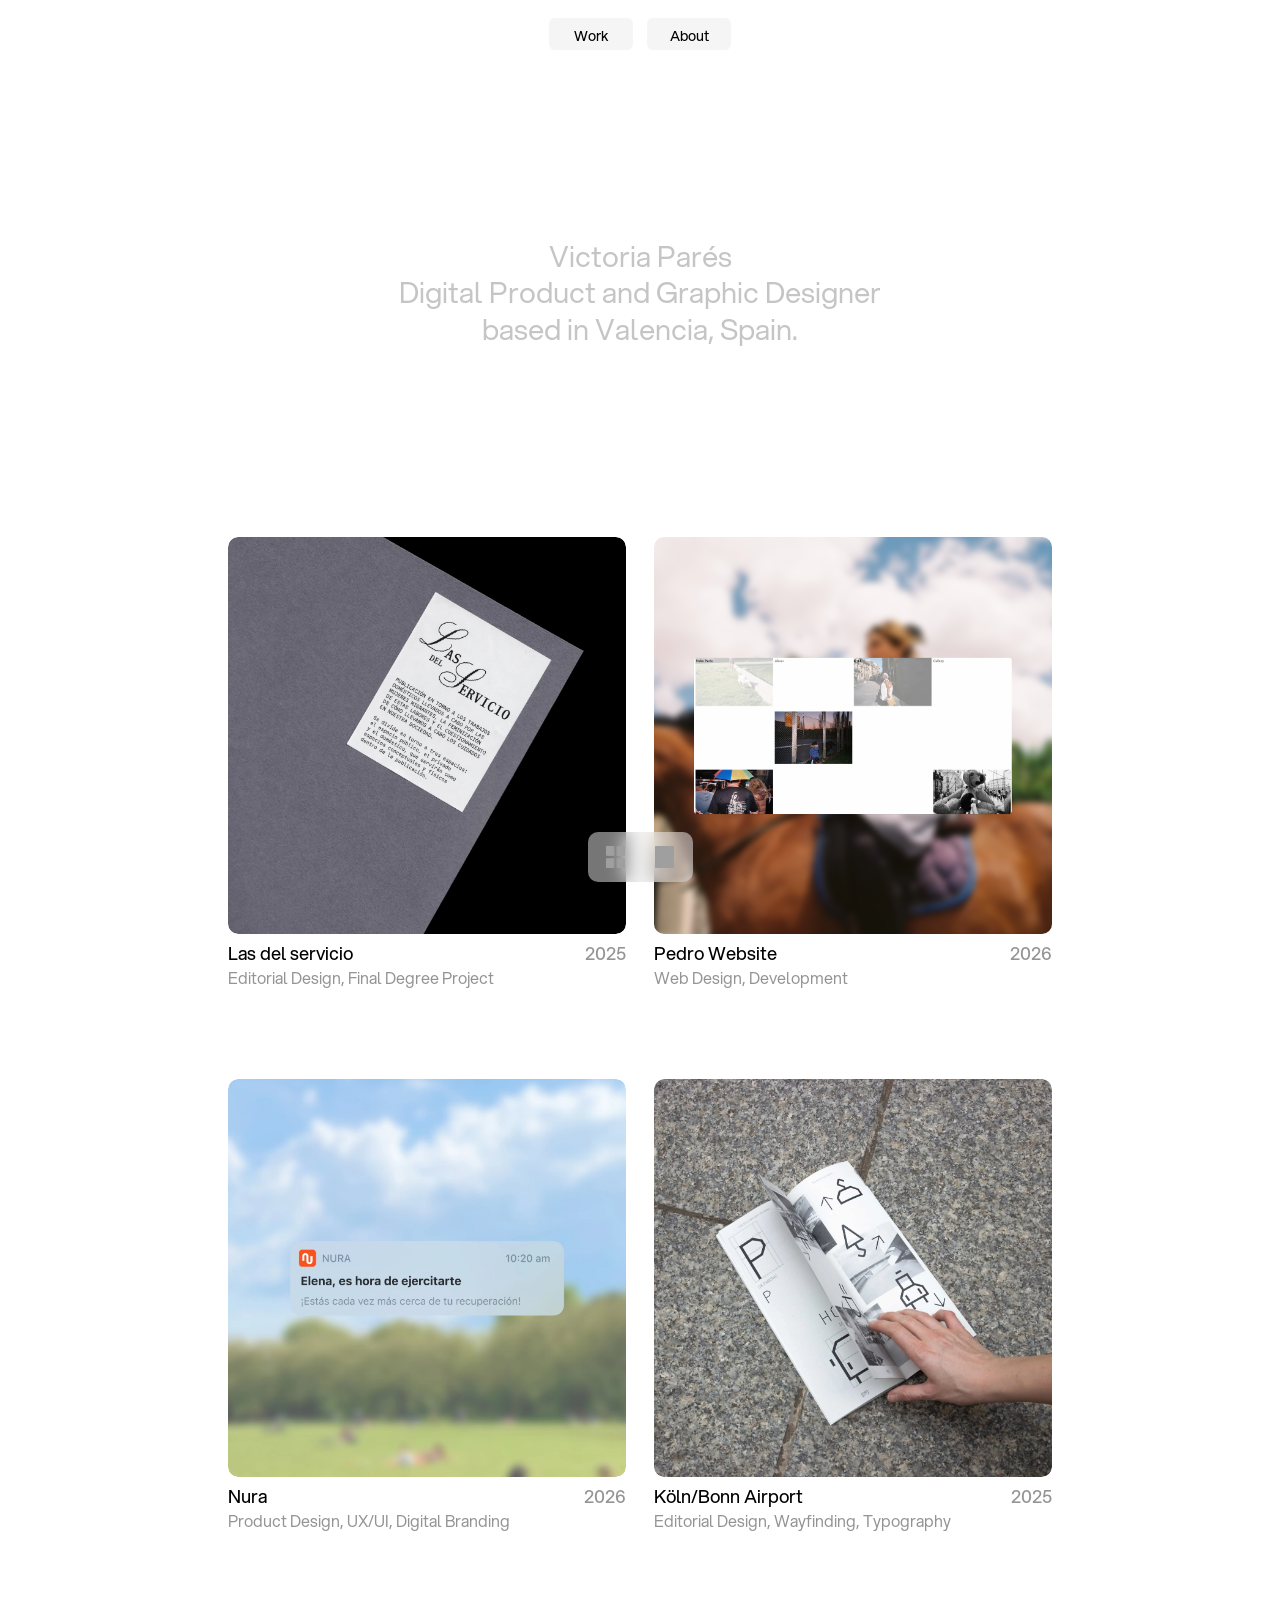
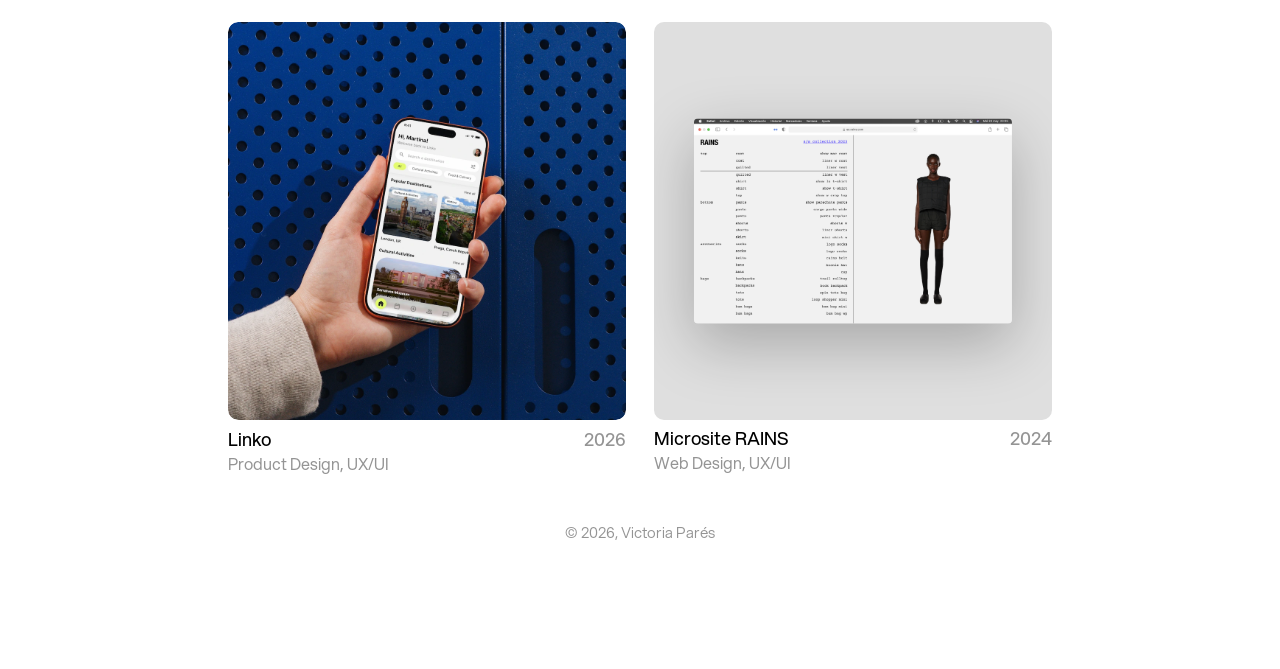
==== commit aaeb794f: "5" ====
--- a/index.html
+++ b/index.html
@@ -194,12 +194,12 @@
                         <video 
                             class="media__video--framed pedro_video_up" 
                             src="Media/Video_Pedro_3_Home_compress.mp4" 
-                            poster="Media/Video_Pedro_3_Home 1.jpg"
+                            poster="Media/Video_Pedro_3_Home-1.webp"
                             autoplay 
                             muted 
                             loop 
                             playsinline
-                            preload="auto">
+                            preload="none">
                         </video>
                     </div>
                     <div class="section__description">
@@ -288,7 +288,7 @@
                         muted
                         loop
                         playsinline
-                        preload="metadata"
+                        preload="none"
                         disablepictureinpicture
                         controlslist="nodownload nofullscreen noremoteplayback">
                     </video>
